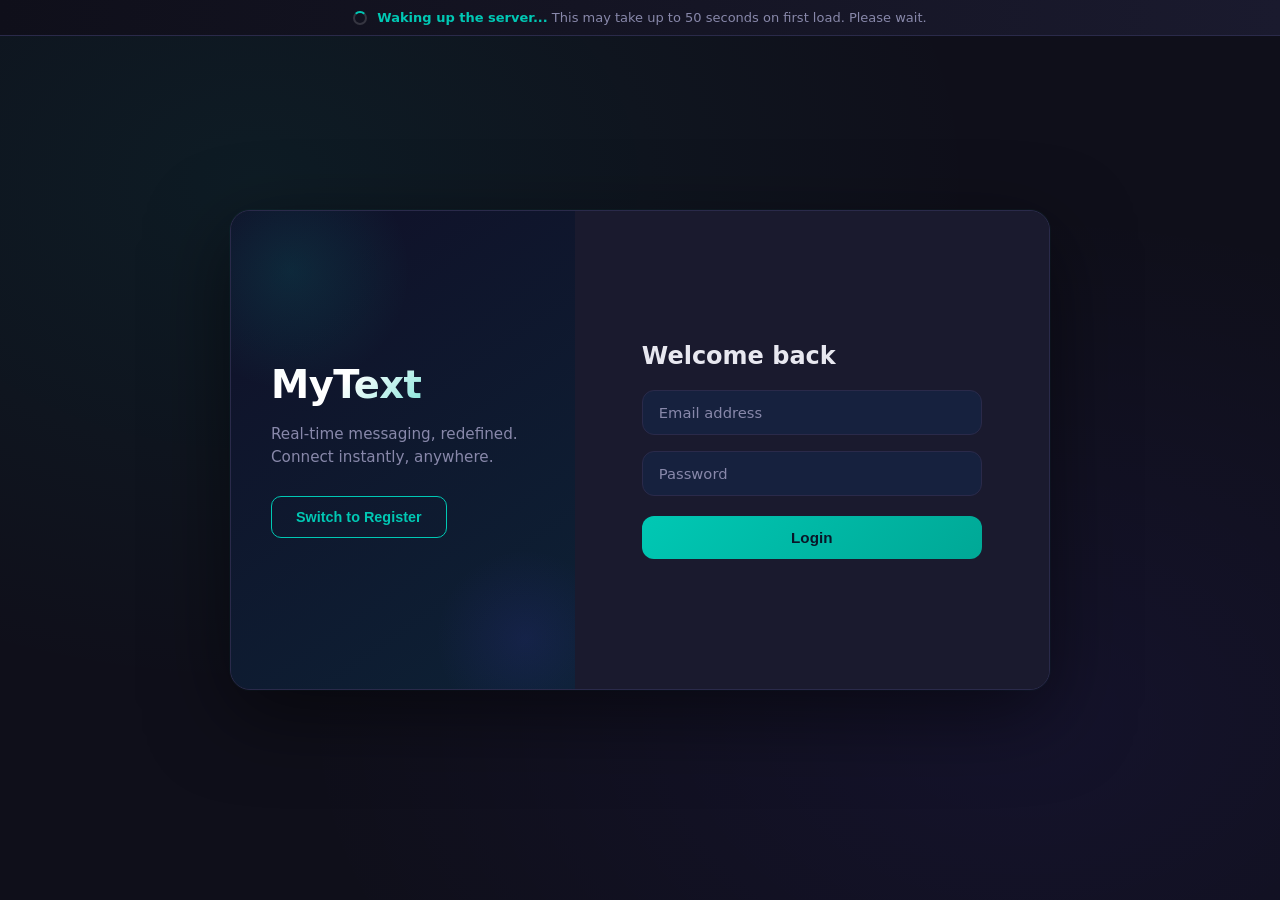
==== frontend/dashboard.html @ aa223788 "initial commit" ====
<!DOCTYPE html>
<html lang="en">
<head>
  <meta charset="UTF-8">
  <meta name="viewport" content="width=device-width, initial-scale=1.0, viewport-fit=cover">
  <title>MyText — Dashboard</title>
  <link rel="stylesheet" href="css/dashboard.css">
</head>
<body>

<!-- Mobile sidebar overlay -->
<div class="sidebar-overlay" id="sidebarOverlay"></div>

<!-- Toast container -->
<div id="toast-container"></div>

<div class="dashboard">

  <!-- Sidebar -->
  <div class="sidebar" id="sidebar">

    <div class="profile-header">
      <div class="avatar-wrapper" id="avatarWrapper" title="Change profile picture">
        <img id="profileAvatar" class="avatar" src="" alt="Your avatar" />
        <div class="avatar-edit-icon">✏</div>
      </div>
      <input type="file" id="avatarInput" hidden accept="image/*" />

      <div class="profile-info">
        <h3 id="currentUsername">Username</h3>
        <span class="status online">● Online</span>
      </div>
      <button id="logoutBtn" class="logout-btn">Logout</button>
    </div>

    <div class="search-bar">
      <input type="text" placeholder="🔍 Search or start a new chat…" id="userSearch" autocomplete="off">
    </div>

    <div class="chat-list" id="chatList">
      <!-- Chats load dynamically -->
    </div>

  </div>

  <!-- Chat Window -->
  <div class="chat-window no-chat" id="chatWindow">

    <!-- Header -->
    <div class="chat-header" id="chatHeader">
      <button class="back-btn" id="backBtn">‹</button>
      <img id="chatAvatar" class="chat-avatar" src="" alt="" />
      <div class="chat-info">
        <h3 id="chatUsername">Select a chat</h3>
        <span id="chatStatus">Offline</span>
      </div>
    </div>

    <!-- Empty state -->
    <div class="empty-state" id="emptyState">
      <div class="empty-icon">💬</div>
      <p>Welcome to MyText</p>
      <small>Search for someone above or tap a chat to start messaging.</small>
    </div>

    <div class="messages" id="messages"></div>

    <div class="typing-indicator" id="typingIndicator"></div>

    <div class="message-input">
      <input type="text" id="messageInput" placeholder="Type a message…" autocomplete="off">
      <button id="sendBtn">Send</button>
    </div>

  </div>

</div>

<script src="https://cdn.socket.io/4.7.5/socket.io.min.js"></script>
<script src="js/dashboard.js"></script>
</body>
</html>
---- frontend/css/dashboard.css ----
/* ============================================
   MyText — Dashboard Styles
   Color Scheme: Deep Indigo + Teal Accent
   ============================================ */

*, *::before, *::after {
  box-sizing: border-box;
  margin: 0;
  padding: 0;
}

:root {
  --bg: #0f0f1a;
  --surface: #14142a;
  --surface2: #1c1c38;
  --surface3: #222240;
  --border: #2a2a4a;
  --accent: #00c8b4;
  --accent-dark: #00a896;
  --accent-glow: rgba(0, 200, 180, 0.15);
  --sent-bg: linear-gradient(135deg, #00c8b4, #00a896);
  --recv-bg: #1e1e3c;
  --text: #e8e8f0;
  --text-muted: #7777a0;
  --text-soft: #aaaacc;
  --online: #00e676;
  --offline: #555577;
  --sidebar-w: 300px;
  --font: 'Segoe UI', system-ui, -apple-system, sans-serif;
  --radius: 12px;
}

html, body {
  height: 100%;
  font-family: var(--font);
  background: var(--bg);
  color: var(--text);
  overflow: hidden;
}

/* ── Toast ── */
#toast-container {
  position: fixed;
  bottom: 24px;
  right: 24px;
  z-index: 9999;
  display: flex;
  flex-direction: column;
  gap: 10px;
}

.toast {
  background: var(--surface3);
  border: 1px solid var(--border);
  color: var(--text);
  padding: 11px 18px;
  border-radius: 10px;
  font-size: 13px;
  box-shadow: 0 8px 24px rgba(0,0,0,0.4);
  animation: slideInRight 0.3s ease;
  border-left: 3px solid var(--accent);
}

.toast.hiding {
  animation: slideOutRight 0.35s ease forwards;
}

@keyframes slideInRight {
  from { transform: translateX(80px); opacity: 0; }
  to   { transform: translateX(0);    opacity: 1; }
}
@keyframes slideOutRight {
  to   { transform: translateX(80px); opacity: 0; }
}

/* ── Dashboard Layout ── */
.dashboard {
  display: flex;
  height: 100vh;
  overflow: hidden;
}

/* ── Sidebar ── */
.sidebar {
  width: var(--sidebar-w);
  flex-shrink: 0;
  background: var(--surface);
  border-right: 1px solid var(--border);
  display: flex;
  flex-direction: column;
  overflow: hidden;
}

/* ── Profile Header ── */
.profile-header {
  display: flex;
  align-items: center;
  gap: 12px;
  padding: 18px 16px 14px;
  border-bottom: 1px solid var(--border);
  background: var(--surface2);
}

.avatar-wrapper {
  position: relative;
  cursor: pointer;
  flex-shrink: 0;
}

.avatar-wrapper:hover .avatar-edit-icon {
  opacity: 1;
}

.avatar {
  width: 44px;
  height: 44px;
  border-radius: 50%;
  object-fit: cover;
  border: 2px solid var(--accent);
  background: var(--surface3);
}

.avatar-edit-icon {
  position: absolute;
  bottom: -2px; right: -2px;
  width: 18px; height: 18px;
  background: var(--accent);
  border-radius: 50%;
  display: flex;
  align-items: center;
  justify-content: center;
  font-size: 9px;
  opacity: 0;
  transition: opacity 0.2s;
}

.profile-info {
  flex: 1;
  min-width: 0;
}

.profile-info h3 {
  font-size: 0.9rem;
  font-weight: 700;
  color: var(--text);
  white-space: nowrap;
  overflow: hidden;
  text-overflow: ellipsis;
}

.status {
  font-size: 0.72rem;
  color: var(--online);
  font-weight: 500;
}

.logout-btn {
  background: transparent;
  border: 1px solid var(--border);
  color: var(--text-muted);
  padding: 6px 12px;
  border-radius: 8px;
  font-size: 0.78rem;
  cursor: pointer;
  transition: all 0.2s;
  flex-shrink: 0;
}

.logout-btn:hover {
  border-color: var(--accent);
  color: var(--accent);
}

/* ── Search Bar ── */
.search-bar {
  padding: 12px 14px;
  border-bottom: 1px solid var(--border);
}

.search-bar input {
  width: 100%;
  background: var(--surface3);
  border: 1.5px solid var(--border);
  color: var(--text);
  padding: 9px 14px;
  border-radius: 10px;
  font-size: 0.85rem;
  font-family: var(--font);
  outline: none;
  transition: border-color 0.2s, box-shadow 0.2s;
}

.search-bar input::placeholder { color: var(--text-muted); }

.search-bar input:focus {
  border-color: var(--accent);
  box-shadow: 0 0 0 3px var(--accent-glow);
}

/* ── Chat List ── */
.chat-list {
  flex: 1;
  overflow-y: auto;
  padding: 6px 0;
}

.chat-list::-webkit-scrollbar { width: 4px; }
.chat-list::-webkit-scrollbar-track { background: transparent; }
.chat-list::-webkit-scrollbar-thumb { background: var(--border); border-radius: 4px; }

.chat-item {
  display: flex;
  align-items: center;
  justify-content: space-between;
  padding: 11px 16px;
  cursor: pointer;
  transition: background 0.15s;
  border-radius: 0;
  gap: 10px;
  position: relative;
}

.chat-item:hover {
  background: var(--surface2);
}

.chat-item.active-chat {
  background: var(--surface3);
  border-right: 3px solid var(--accent);
}

.chat-left {
  display: flex;
  align-items: center;
  gap: 11px;
  min-width: 0;
  flex: 1;
}

.avatar-small {
  width: 40px;
  height: 40px;
  border-radius: 50%;
  object-fit: cover;
  flex-shrink: 0;
  background: var(--surface3);
  border: 1.5px solid var(--border);
}

.chat-right {
  flex-shrink: 0;
}

.chat-username {
  font-size: 0.88rem;
  font-weight: 600;
  color: var(--text);
  white-space: nowrap;
  overflow: hidden;
  text-overflow: ellipsis;
}

/* Online status dot on chat items */
.user-status-dot {
  width: 9px;
  height: 9px;
  border-radius: 50%;
  flex-shrink: 0;
  border: 1.5px solid var(--surface);
}

.online-dot  { background: var(--online); }
.offline-dot { background: var(--offline); }

.unread-badge {
  display: none;
  background: var(--accent);
  color: #0a1628;
  font-size: 0.72rem;
  font-weight: 800;
  min-width: 20px;
  height: 20px;
  border-radius: 10px;
  align-items: center;
  justify-content: center;
  padding: 0 5px;
}

.unread-badge.visible { display: flex; }

/* ── Chat Window ── */
.chat-window {
  flex: 1;
  display: flex;
  flex-direction: column;
  background: var(--bg);
  overflow: hidden;
}

/* ── Chat Header ── */
.chat-header {
  display: flex;
  align-items: center;
  gap: 12px;
  padding: 14px 20px;
  background: var(--surface);
  border-bottom: 1px solid var(--border);
  flex-shrink: 0;
}

.back-btn {
  display: none;
  background: transparent;
  border: none;
  color: var(--text-muted);
  font-size: 1.5rem;
  cursor: pointer;
  padding: 4px 8px 4px 0;
  line-height: 1;
}

.chat-avatar {
  width: 40px;
  height: 40px;
  border-radius: 50%;
  object-fit: cover;
  border: 2px solid var(--border);
  background: var(--surface3);
}

.chat-info {
  flex: 1;
}

.chat-info h3 {
  font-size: 0.95rem;
  font-weight: 700;
  color: var(--text);
}

#chatStatus {
  font-size: 0.76rem;
  color: var(--text-muted);
  font-weight: 500;
}

/* ── Empty State ── */
.empty-state {
  flex: 1;
  display: flex;
  flex-direction: column;
  align-items: center;
  justify-content: center;
  color: var(--text-muted);
  gap: 10px;
  padding: 40px;
}

.empty-icon {
  font-size: 3rem;
  filter: grayscale(0.5) opacity(0.5);
}

.empty-state p {
  font-size: 1.1rem;
  font-weight: 600;
  color: var(--text-soft);
}

.empty-state small {
  font-size: 0.83rem;
  text-align: center;
  max-width: 280px;
  line-height: 1.5;
}

/* hide empty-state when messages div has content */
.chat-window:not(.no-chat) .empty-state {
  display: none;
}

.chat-window.no-chat .messages,
.chat-window.no-chat .message-input,
.chat-window.no-chat .typing-indicator {
  display: none;
}

/* ── Messages ── */
.messages {
  flex: 1;
  overflow-y: auto;
  padding: 20px 20px 12px;
  display: flex;
  flex-direction: column;
  gap: 6px;
}

.messages::-webkit-scrollbar { width: 4px; }
.messages::-webkit-scrollbar-track { background: transparent; }
.messages::-webkit-scrollbar-thumb { background: var(--border); border-radius: 4px; }

.message {
  max-width: 68%;
  padding: 9px 14px;
  border-radius: 16px;
  font-size: 0.9rem;
  line-height: 1.45;
  word-break: break-word;
  position: relative;
  display: flex;
  align-items: flex-end;
  gap: 6px;
}

.message.sent {
  background: var(--sent-bg);
  color: #051515;
  align-self: flex-end;
  border-bottom-right-radius: 4px;
  font-weight: 500;
}

.message.received {
  background: var(--recv-bg);
  color: var(--text);
  align-self: flex-start;
  border-bottom-left-radius: 4px;
  border: 1px solid var(--border);
}

.tick {
  font-size: 0.7rem;
  color: rgba(5, 21, 21, 0.5);
  flex-shrink: 0;
  margin-left: 2px;
}

.tick.seen {
  color: #031a19;
  font-weight: 700;
}

/* ── Typing Indicator ── */
.typing-indicator {
  padding: 4px 22px 4px;
  min-height: 22px;
  font-size: 0.78rem;
  color: var(--accent);
  font-style: italic;
}

/* ── Message Input ── */
.message-input {
  display: flex;
  gap: 10px;
  padding: 12px 16px 16px;
  background: var(--surface);
  border-top: 1px solid var(--border);
  flex-shrink: 0;
}

.message-input input {
  flex: 1;
  background: var(--surface2);
  border: 1.5px solid var(--border);
  color: var(--text);
  padding: 11px 16px;
  border-radius: 24px;
  font-size: 0.9rem;
  font-family: var(--font);
  outline: none;
  transition: border-color 0.2s, box-shadow 0.2s;
}

.message-input input::placeholder { color: var(--text-muted); }

.message-input input:focus {
  border-color: var(--accent);
  box-shadow: 0 0 0 3px var(--accent-glow);
}

.message-input button {
  background: linear-gradient(135deg, var(--accent), var(--accent-dark));
  color: #051515;
  border: none;
  padding: 11px 22px;
  border-radius: 24px;
  font-size: 0.9rem;
  font-weight: 700;
  cursor: pointer;
  transition: all 0.2s;
  flex-shrink: 0;
}

.message-input button:hover {
  transform: scale(1.03);
  box-shadow: 0 4px 16px rgba(0,200,180,0.3);
}

/* ── Sidebar Overlay (mobile) ── */
.sidebar-overlay {
  display: none;
  position: fixed;
  inset: 0;
  background: rgba(0,0,0,0.6);
  z-index: 99;
  backdrop-filter: blur(2px);
}

.sidebar-overlay.active {
  display: block;
}

/* ── MOBILE RESPONSIVE ── */
@media (max-width: 640px) {
  .dashboard {
    position: relative;
  }

  .sidebar {
    position: fixed;
    top: 0; left: 0; bottom: 0;
    width: 85%;
    max-width: 320px;
    z-index: 100;
    transform: translateX(-100%);
    transition: transform 0.28s cubic-bezier(0.4,0,0.2,1);
    box-shadow: 4px 0 32px rgba(0,0,0,0.5);
  }

  .sidebar.open {
    transform: translateX(0);
  }

  .chat-window {
    width: 100%;
  }

  .chat-window.no-chat .chat-header {
    display: none;
  }

  .back-btn {
    display: block;
  }

  .message-input button {
    padding: 11px 16px;
  }

  .message {
    max-width: 82%;
  }

  #toast-container {
    bottom: 80px;
    right: 12px;
    left: 12px;
  }

  .toast {
    font-size: 12px;
  }
}
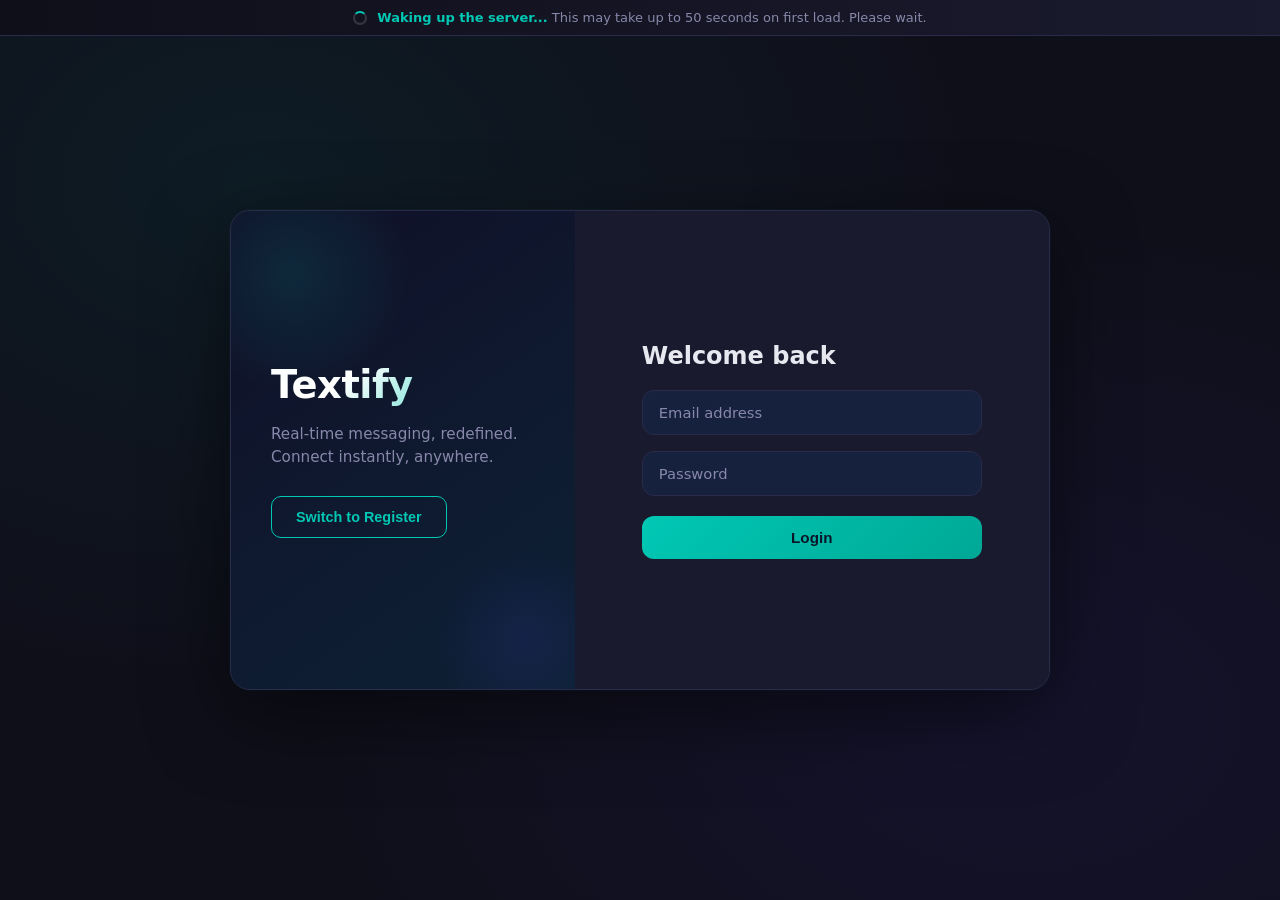
==== commit c63a1f9c: "rebrand to Textify" ====
--- a/frontend/dashboard.html
+++ b/frontend/dashboard.html
@@ -3,7 +3,7 @@
 <head>
   <meta charset="UTF-8">
   <meta name="viewport" content="width=device-width, initial-scale=1.0, viewport-fit=cover">
-  <title>MyText — Dashboard</title>
+  <title>Textify — Dashboard</title>
   <link rel="stylesheet" href="css/dashboard.css">
 </head>
 <body>
@@ -59,7 +59,7 @@
     <!-- Empty state -->
     <div class="empty-state" id="emptyState">
       <div class="empty-icon">💬</div>
-      <p>Welcome to MyText</p>
+      <p>Welcome to Textify</p>
       <small>Search for someone above or tap a chat to start messaging.</small>
     </div>
 
@@ -79,4 +79,4 @@
 <script src="https://cdn.socket.io/4.7.5/socket.io.min.js"></script>
 <script src="js/dashboard.js"></script>
 </body>
-</html>
+</html>
